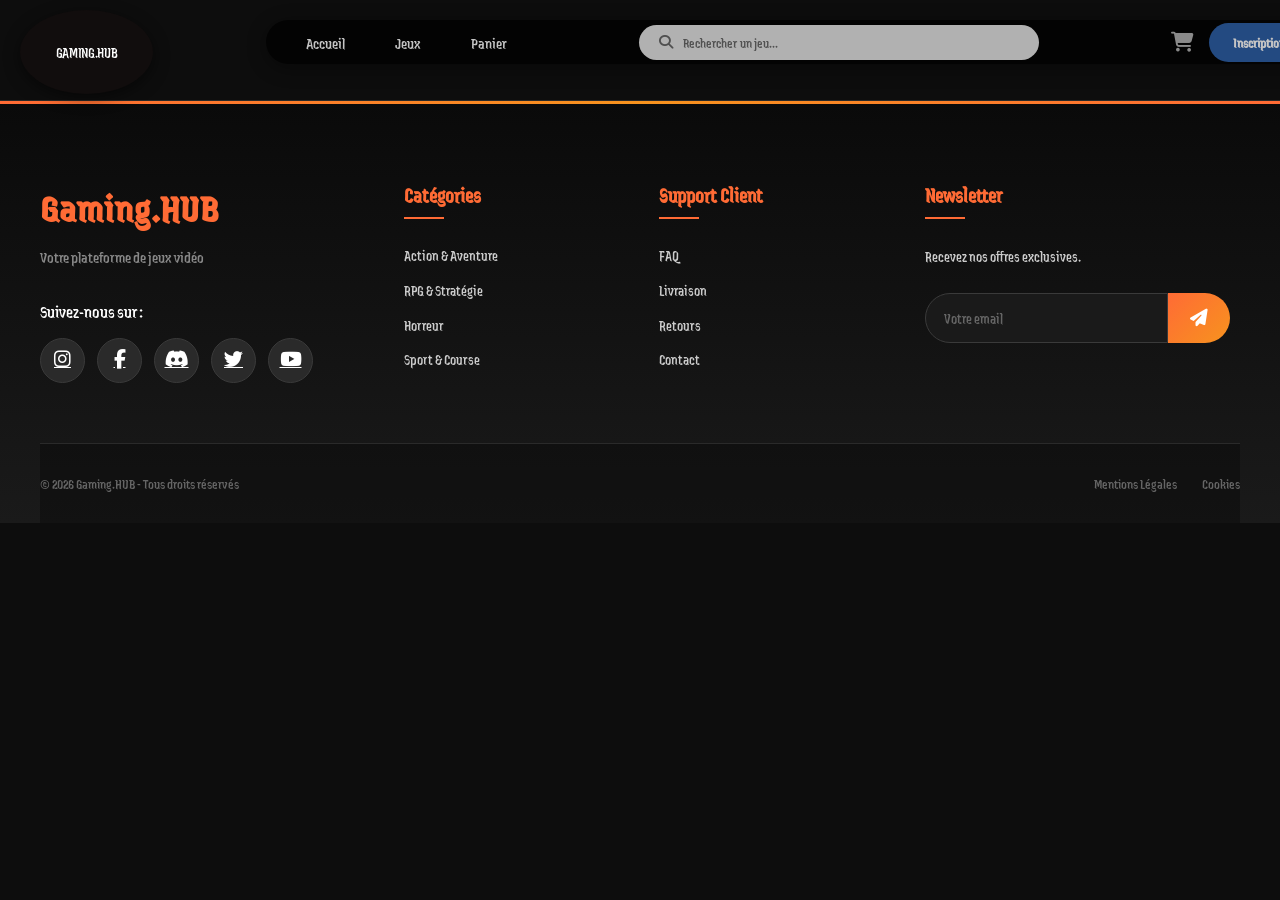
==== content/jeux.html @ 9caa6f16 "full ux design" ====
<!DOCTYPE html>
<html lang="fr">
<head>
    <meta charset="UTF-8">
    <meta name="viewport" content="width=device-width, initial-scale=1.0">
    <title>Gaming.HUB - Nos Jeux</title>
    <link rel="stylesheet" href="../style/jeux.css">
    <link href="https://fonts.googleapis.com/css2?family=Exo+2:wght@400;600;700&display=swap" rel="stylesheet">
    <link rel="stylesheet" href="https://cdnjs.cloudflare.com/ajax/libs/font-awesome/6.4.0/css/all.min.css">
    <link href="https://fonts.googleapis.com/css2?family=Jaini+Purva&family=Cinzel+Decorative&display=swap" rel="stylesheet">
</head>
<body>

    <!-- ── MOBILE TOPBAR ── -->
    <div class="mobile-topbar">
        <div class="mob-logo">Gaming.HUB</div>
        <div class="mob-icons">
            <i class="fas fa-search" id="mob-search-toggle"></i>
            <i class="fas fa-shopping-cart" onclick="window.location.href='panier.html'"></i>
            <i class="fas fa-bars" id="mob-menu-toggle"></i>
        </div>
    </div>

    <!-- ── MOBILE SEARCH BAR ── -->
    <div class="mobile-search-bar" id="mobileSearchBar">
        <i class="fas fa-search"></i>
        <input type="text" id="searchInputMobile" placeholder="Rechercher un jeu...">
    </div>

    <!-- ── MOBILE MENU DRAWER ── -->
    <div class="mob-menu-overlay" id="mobMenuOverlay"></div>
    <div class="mob-menu-drawer" id="mobMenuDrawer">
        <div class="mob-menu-header">
            <span class="mob-menu-logo">Gaming.HUB</span>
            <i class="fas fa-times" id="mob-menu-close"></i>
        </div>
        <nav class="mob-menu-nav">
            <a href="../index.html" class="mob-menu-link">
                <i class="fas fa-home"></i> Accueil
            </a>
            <a href="jeux.html" class="mob-menu-link active">
                <i class="fas fa-gamepad"></i> Jeux
            </a>
            <a href="panier.html" class="mob-menu-link">
                <i class="fas fa-shopping-bag"></i> Panier
            </a>
            <div class="mob-menu-divider"></div>
            <a href="connexion.html" class="mob-menu-link">
                <i class="fas fa-sign-in-alt"></i> Connexion
            </a>
            <a href="inscription.html" class="mob-menu-link mob-menu-link-highlight">
                <i class="fas fa-user-plus"></i> Inscription
            </a>
        </nav>
    </div>

    <!-- ── MOBILE BOTTOM BAR ── -->
    <div class="mobile-bottom-bar">
        <a href="../index.html" class="mob-tab-item">
            <i class="fas fa-home"></i>
            <span>Accueil</span>
        </a>
        <a href="jeux.html" class="mob-tab-item active">
            <i class="fas fa-gamepad"></i>
            <span>Jeux</span>
        </a>
        <a href="panier.html" class="mob-tab-item" style="position:relative">
            <i class="fas fa-shopping-bag"></i>
            <div class="mob-dot"></div>
            <span>Panier</span>
        </a>
        <a href="connexion.html" class="mob-tab-item">
            <i class="fas fa-user"></i>
            <span>Profil</span>
        </a>
    </div>

    <!-- ── DESKTOP ── -->
    <div class="logo-circle">
        <span>GAMING.HUB</span>
    </div>

    <header class="header">
        <nav class="navbar">
            <ul class="nav-links">
                <li><a href="../index.html">Accueil</a></li>
                <li><a href="jeux.html" class="active">Jeux</a></li>
                <li><a href="panier.html">Panier</a></li>
            </ul>
            <div class="search-bar">
                <i class="fas fa-search"></i>
                <input type="text" id="searchInput" placeholder="Rechercher un jeu...">
            </div>
            <div class="auth-buttons">
                <i class="fas fa-shopping-cart cart-icon"></i>
                <a href="inscription.html" class="btn-inscription">Inscription</a>
                <a href="connexion.html" class="btn-connexion">Connexion</a>
            </div>
        </nav>
    </header>

    <div class="hero-bg" id="hero-bg"></div>
    <div class="hero-overlay"></div>

    <main class="page" style="overflow: visible;">
        <div class="game-detail" id="mainContent"></div>
    </main>

    <div class="toast" id="toast"></div>

    <footer class="footer">
        <div class="container">
            <div class="footer-content">
                <div class="footer-brand">
                    <h2 class="footer-logo">Gaming.HUB</h2>
                    <p class="footer-tagline">Votre plateforme de jeux vidéo</p>
                    <div class="social-section">
                        <p class="social-text">Suivez-nous sur :</p>
                        <div class="social-links">
                            <a href="#" class="social-link"><i class="fab fa-instagram"></i></a>
                            <a href="#" class="social-link"><i class="fab fa-facebook-f"></i></a>
                            <a href="#" class="social-link"><i class="fab fa-discord"></i></a>
                            <a href="#" class="social-link"><i class="fab fa-twitter"></i></a>
                            <a href="#" class="social-link"><i class="fab fa-youtube"></i></a>
                        </div>
                    </div>
                </div>
                <div class="footer-column">
                    <h3 class="footer-title">Catégories</h3>
                    <ul class="footer-links">
                        <li><a href="#">Action & Aventure</a></li>
                        <li><a href="#">RPG & Stratégie</a></li>
                        <li><a href="#">Horreur</a></li>
                        <li><a href="#">Sport & Course</a></li>
                    </ul>
                </div>
                <div class="footer-column">
                    <h3 class="footer-title">Support Client</h3>
                    <ul class="footer-links">
                        <li><a href="#">FAQ</a></li>
                        <li><a href="#">Livraison</a></li>
                        <li><a href="#">Retours</a></li>
                        <li><a href="#">Contact</a></li>
                    </ul>
                </div>
                <div class="footer-column newsletter-column">
                    <h3 class="footer-title">Newsletter</h3>
                    <p class="newsletter-text">Recevez nos offres exclusives.</p>
                    <form class="newsletter-form" onsubmit="event.preventDefault(); alert('Merci !');">
                        <div class="input-group">
                            <input type="email" placeholder="Votre email" required class="newsletter-input">
                            <button type="submit" class="newsletter-btn"><i class="fas fa-paper-plane"></i></button>
                        </div>
                    </form>
                </div>
            </div>
            <div class="footer-bottom">
                <div class="footer-bottom-content">
                    <p>&copy; 2026 Gaming.HUB - Tous droits réservés</p>
                    <div class="footer-legal">
                        <a href="#">Mentions Légales</a>
                        <a href="#">Cookies</a>
                    </div>
                </div>
            </div>
        </div>
    </footer>

    <script src="../javascript/jeux.js"></script>
    <script src="../javascript/panier.js"></script>

    <script>
        const mobSearch = document.getElementById('searchInputMobile');
        const deskSearch = document.getElementById('searchInput');
        if (mobSearch && deskSearch) {
            mobSearch.addEventListener('input', (e) => {
                deskSearch.value = e.target.value;
                deskSearch.dispatchEvent(new Event('input'));
            });
        }

        const searchToggle = document.getElementById('mob-search-toggle');
        const mobileSearchBar = document.getElementById('mobileSearchBar');
        if (searchToggle && mobileSearchBar) {
            searchToggle.addEventListener('click', () => {
                mobileSearchBar.classList.toggle('mob-search-visible');
                if (mobileSearchBar.classList.contains('mob-search-visible')) {
                    document.getElementById('searchInputMobile').focus();
                }
            });
        }

        const menuToggle = document.getElementById('mob-menu-toggle');
        const menuClose  = document.getElementById('mob-menu-close');
        const drawer     = document.getElementById('mobMenuDrawer');
        const overlay    = document.getElementById('mobMenuOverlay');

        function openMenu() {
            drawer.classList.add('open');
            overlay.classList.add('open');
            document.body.style.overflow = 'hidden';
        }

        function closeMenu() {
            drawer.classList.remove('open');
            overlay.classList.remove('open');
            document.body.style.overflow = '';
        }

        if (menuToggle) menuToggle.addEventListener('click', openMenu);
        if (menuClose)  menuClose.addEventListener('click', closeMenu);
        if (overlay)    overlay.addEventListener('click', closeMenu);
    </script>
</body>
</html>
---- style/jeux.css ----
/*  RESET */
* {
    margin: 0;
    padding: 0;
    box-sizing: border-box;
}

body {
    background-color: #0d0d0d;
    color: #ffffff;
    font-family: 'Inter', sans-serif;
    overflow-x: hidden;
}

.logo-circle {
    position: fixed;
    top: 10px;
    left: 20px;
    width: 133px;
    height: 84px;
    background-color: #110D0D;
    opacity: 1;
    border-radius: 50%;
    display: flex;
    align-items: center;
    justify-content: center;
    z-index: 1001;
    box-shadow: 0 4px 15px rgba(0, 0, 0, 0.5);
    padding: 5px;
    font-family: 'Jaini Purva', cursive;
}

.logo-circle span {
    font-family: 'Jaini Purva', cursive;
    font-size: 15px;
    font-weight: 400;
    color: #ffffff;
    text-align: center;
    line-height: 1.2;
    letter-spacing: -0.3px;
    word-wrap: break-word;
}

/* HEADER */
.header {
    position: fixed;
    top: 20px;
    left: calc(20px + 133px + 113px);
    z-index: 1000;
    width: 1199px;
    max-width: calc(100% - 20px - 133px - 113px - 20px);
    font-family: 'Jaini Purva', cursive;
}

.navbar {
    display: flex;
    justify-content: space-between;
    align-items: center;
    background-color: #000000;
    opacity: 0.76;
    border-radius: 37px;
    width: 1199px;
    height: 44px;
    padding: 0 40px;
    gap: 30px;
    box-shadow: 0 4px 20px rgba(0, 0, 0, 0.5);
    font-family: 'Jaini Purva', cursive;
}

.nav-links {
    display: flex;
    list-style: none;
    gap: 50px;
    font-family: 'Jaini Purva', cursive;
}

.nav-links a {
    font-family: 'Jaini Purva', cursive;
    color: #ffffff;
    text-decoration: none;
    font-weight: 400;
    font-size: 16px;
    transition: color 0.3s;
}

.nav-links a:hover {
    color: #ff6b35;
}

.search-bar {
    display: flex;
    align-items: center;
    background: rgba(255, 255, 255, 0.9);
    border-radius: 25px;
    padding: 8px 20px;
    flex: 1;
    max-width: 400px;
    font-family: 'Jaini Purva', cursive;
}

.search-bar i {
    color: #666666;
    margin-right: 10px;
    font-size: 14px;
}

.search-bar input {
    font-family: 'Jaini Purva', cursive;
    border: none;
    background: transparent;
    color: #0a0a0a;
    font-size: 14px;
    width: 100%;
    outline: none;
}

.search-bar input::placeholder {
    color: #666666;
    font-family: 'Jaini Purva', cursive;
}

.auth-buttons {
    display: flex;
    align-items: center;
    gap: 15px;
    font-family: 'Jaini Purva', cursive;
}

.cart-icon {
    color: #ffffff;
    font-size: 20px;
    opacity: 0.7;
    cursor: pointer;
    transition: opacity 0.3s;
    position: relative;
}

.cart-icon:hover {
    opacity: 1;
}

.btn-inscription {
    font-family: 'Jaini Purva', cursive;
    padding: 10px 25px;
    border-radius: 25px;
    background: #0066ff;
    color: #ffffff;
    text-decoration: none;
    font-weight: 400;
    font-size: 14px;
    transition: all 0.3s;
    white-space: nowrap;
}

.btn-inscription:hover {
    background: #0055dd;
    transform: translateY(-2px);
}

.btn-connexion {
    font-family: 'Jaini Purva', cursive;
    padding: 10px 25px;
    border-radius: 25px;
    background: #ffffff;
    color: #0a0a0a;
    text-decoration: none;
    font-weight: 400;
    font-size: 14px;
    transition: all 0.3s;
    white-space: nowrap;
}

.btn-connexion:hover {
    background: #e0e0e0;
    transform: translateY(-2px);
}

.icon-btn {
    color: #fff;
    font-size: 18px;
    transition: color 0.3s;
}

.btn-inscription {
    background: #2b5ea7;
    color: white;
    padding: 10px 24px;
    border-radius: 50px;
    text-decoration: none;
    font-size: 14px;
    font-weight: 600;
    transition: background 0.3s;
}

/* HERO SECTION */
.hero-section {
    position: relative;
    width: 100%;
    height: 600px;
    margin-top: 100px;
    background-size: cover;
    background-position: center;
    z-index: 0;
}

.hero-overlay {
    position: absolute;
    top: 0;
    left: 0;
    width: 100%;
    height: 100%;
    background: linear-gradient(
        to bottom,
        rgba(0, 0, 0, 0) 0%,
        rgba(0, 0, 0, 0) 50%,
        rgba(10, 10, 20, 0.6) 100%
    );
    z-index: 0;
}

body > .hero-overlay {
    display: none !important;
}

.hero-content {
    position: relative;
    z-index: 2;
    max-width: 1400px;
    width: 100%;
    padding: 0 40px;
    margin: 0 auto;
    display: flex;
    align-items: center;
    height: 100%;
}

.hero-info {
    max-width: 600px;
}

.hero-title {
    font-family: 'Inter', sans-serif;
    font-size: 48px;
    font-weight: 700;
    margin-bottom: 15px;
    line-height: 1.1;
    text-shadow: 0 2px 12px rgba(0, 0, 0, 0.75);
}

.hero-platforms {
    display: flex;
    gap: 15px;
    margin-bottom: 20px;
    color: #e6e6e6;
    font-size: 14px;
    text-shadow: 0 1px 5px rgba(0, 0, 0, 0.8);
}

.hero-description {
    font-size: 15px;
    line-height: 1.6;
    color: #e8e8e8;
    margin-bottom: 20px;
    max-width: 450px;
    text-shadow: 0 1px 8px rgba(0, 0, 0, 0.7);
}

.hero-rating {
    display: flex;
    align-items: center;
    gap: 10px;
    margin-bottom: 25px;
}

.stars {
    color: #d4af37;
    font-size: 14px;
}

.rating-text {
    color: #888;
    font-size: 14px;
}

.hero-actions {
    display: flex;
    gap: 15px;
}

/* FILTRES */
.filters-bar {
    padding: 30px 40px;
    max-width: 1400px;
    margin: 0 auto;
    position: relative;
    z-index: 10;
}

.filters-container {
    display: flex;
    gap: 15px;
    pointer-events: auto;
}

.filter-btn {
    background: transparent;
    border: 1px solid rgba(255,255,255,0.2);
    color: #ccc;
    padding: 10px 24px;
    border-radius: 50px;
    font-size: 14px;
    cursor: pointer;
    transition: all 0.3s;
    font-family: 'Inter', sans-serif;
    position: relative;
    z-index: 10;
    pointer-events: auto;
}

.filter-btn:hover {
    border-color: #fff;
    color: #fff;
}

.filter-btn.active {
    background: #d4af37;
    border-color: #d4af37;
    color: #000;
    font-weight: 600;
}

/* SECTIONS JEUX */
.games-container {
    max-width: 1400px;
    margin: 0 auto;
    padding: 20px 40px 80px;
    position: relative;
    z-index: 5;
}

.game-section {
    margin-bottom: 60px;
}

.section-header {
    display: flex;
    justify-content: space-between;
    align-items: flex-end;
    margin-bottom: 25px;
    padding-bottom: 15px;
}

.section-title {
    font-family: 'Inter', sans-serif;
    font-size: 28px;
    font-weight: 700;
}

.view-all {
    color: #666;
    text-decoration: none;
    font-size: 14px;
    display: flex;
    align-items: center;
    gap: 8px;
    transition: color 0.3s;
}

.view-all:hover {
    color: #fff;
}

.view-all i {
    font-size: 12px;
}

/*CARTES - 5 PAR LIGNE */
.cards-container {
    display: flex;
    gap: 20px;
}

.card {
    flex: 0 0 calc(20% - 16px);
    cursor: pointer;
    transition: transform 0.3s;
}

.card:hover {
    transform: translateY(-5px);
}

.card-image {
    width: 100%;
    height: 280px;
    border-radius: 16px;
    background-size: cover;
    background-position: center top;
    box-shadow: 0 4px 15px rgba(0,0,0,0.3);
    background-color: #1a1a1a;
}

.card-info {
    padding: 12px 5px;
    text-align: center;
}

.card-title {
    font-size: 14px;
    font-weight: 600;
    margin-bottom: 5px;
    color: #eee;
}

.card-meta {
    font-size: 12px;
    color: #666;
    display: flex;
    justify-content: center;
    gap: 8px;
}

/* ─── Bouton "Ajouter" dans les cartes ─── */
.btn-add-cart-small {
    position: relative;
    background: linear-gradient(135deg, #ff6b35 0%, #f7931e 50%, #ff6b35 100%);
    color: #fff;
    border: none;
    border-radius: 50px;
    padding: 10px 22px;
    font-family: 'Jaini Purva', cursive;
    font-size: 13px;
    font-weight: 600;
    cursor: pointer;
    display: inline-flex;
    align-items: center;
    gap: 8px;
    overflow: hidden;
    transition: all 0.3s cubic-bezier(0.4, 0, 0.2, 1);
    box-shadow: 
        0 4px 15px rgba(255, 107, 53, 0.4),
        0 0 0 0 rgba(255, 107, 53, 0);
    margin-top: 12px;
    z-index: 1;
}

.btn-add-cart-small::before {
    content: '';
    position: absolute;
    inset: 0;
    background: linear-gradient(135deg, #f7931e, #ff8c5a, #f7931e);
    opacity: 0;
    transition: opacity 0.3s;
    z-index: -1;
    border-radius: inherit;
}

.btn-add-cart-small:hover {
    transform: translateY(-3px) scale(1.03);
    box-shadow: 
        0 8px 25px rgba(255, 107, 53, 0.6),
        0 0 20px 4px rgba(255, 107, 53, 0.3);
}

.btn-add-cart-small:hover::before {
    opacity: 1;
}

.btn-add-cart-small i {
    transition: transform 0.3s ease;
}

.btn-add-cart-small:hover i {
    transform: rotate(15deg) scale(1.1);
}

.btn-add-cart-small:active {
    transform: translateY(-1px) scale(0.98);
    box-shadow: 0 4px 12px rgba(255, 107, 53, 0.5);
}

.btn-add-cart-small::after {
    content: '✨';
    position: absolute;
    right: -20px;
    top: 50%;
    transform: translateY(-50%);
    font-size: 14px;
    opacity: 0;
    transition: all 0.3s ease;
    pointer-events: none;
}

.btn-add-cart-small:hover::after {
    right: 12px;
    opacity: 1;
    animation: sparkle 0.6s ease-in-out;
}

@keyframes sparkle {
    0%, 100% { transform: translateY(-50%) scale(0.8); opacity: 0; }
    50% { transform: translateY(-50%) scale(1.2); opacity: 1; }
}

/* ─── Bouton "Ajouter au panier" dans Hero ─── */
.btn-panier {
    position: relative;
    background: linear-gradient(135deg, #d37c38 0%, #e6954a 50%, #d37c38 100%);
    color: #fff;
    border: 2px solid rgba(255,255,255,0.2);
    border-radius: 50px;
    padding: 14px 36px;
    font-family: 'Jaini Purva', cursive;
    font-size: 15px;
    font-weight: 700;
    cursor: pointer;
    display: inline-flex;
    align-items: center;
    gap: 10px;
    overflow: hidden;
    transition: all 0.4s cubic-bezier(0.4, 0, 0.2, 1);
    box-shadow: 
        0 6px 20px rgba(211, 124, 56, 0.5),
        0 0 0 0 rgba(211, 124, 56, 0);
    text-shadow: 0 1px 2px rgba(0,0,0,0.3);
}

.btn-panier::before {
    content: '';
    position: absolute;
    inset: -2px;
    background: linear-gradient(135deg, #e6954a, #ffaa66, #e6954a);
    opacity: 0;
    transition: opacity 0.4s;
    z-index: -1;
    border-radius: inherit;
    filter: blur(8px);
}

.btn-panier:hover {
    transform: translateY(-4px) scale(1.02);
    border-color: rgba(255,255,255,0.5);
    box-shadow: 
        0 12px 35px rgba(211, 124, 56, 0.7),
        0 0 30px 6px rgba(211, 124, 56, 0.4);
}

.btn-panier:hover::before {
    opacity: 1;
}

.btn-panier i {
    transition: transform 0.3s ease;
}

.btn-panier:hover i {
    transform: rotate(-10deg) scale(1.15);
}

.btn-panier:active {
    transform: translateY(-1px) scale(0.99);
}

/* ─── Bouton "+" (plus d'infos) ─── */
.btn-plus {
    width: 48px;
    height: 48px;
    border-radius: 50%;
    border: 2px solid rgba(255,255,255,0.4);
    background: rgba(255,255,255,0.08);
    color: #fff;
    font-size: 20px;
    cursor: pointer;
    display: flex;
    align-items: center;
    justify-content: center;
    transition: all 0.3s ease;
    backdrop-filter: blur(10px);
    position: relative;
    overflow: hidden;
}

.btn-plus::before {
    content: '';
    position: absolute;
    inset: 0;
    background: linear-gradient(135deg, rgba(255,107,53,0.3), rgba(247,147,30,0.3));
    opacity: 0;
    transition: opacity 0.3s;
}

.btn-plus:hover {
    border-color: #ff6b35;
    background: rgba(255,107,53,0.15);
    transform: rotate(90deg) scale(1.1);
    box-shadow: 
        0 0 0 4px rgba(255,107,53,0.2),
        0 8px 25px rgba(255,107,53,0.4);
}

.btn-plus:hover::before {
    opacity: 1;
}

.btn-plus:active {
    transform: rotate(90deg) scale(0.95);
}

/* ─── Ripple ─── */
.btn-add-cart-small,
.btn-panier,
.btn-plus {
    position: relative;
    overflow: hidden;
}

.btn-add-cart-small .ripple,
.btn-panier .ripple,
.btn-plus .ripple {
    position: absolute;
    border-radius: 50%;
    background: rgba(255,255,255,0.6);
    transform: scale(0);
    animation: ripple-effect 0.6s ease-out;
    pointer-events: none;
}

@keyframes ripple-effect {
    to {
        transform: scale(4);
        opacity: 0;
    }
}

@keyframes buttonFadeIn {
    from { opacity: 0; transform: translateY(15px); }
    to { opacity: 1; transform: translateY(0); }
}

.card:hover .btn-add-cart-small {
    animation: buttonFadeIn 0.4s ease forwards;
}

/* RESPONSIVE 1200px */
@media (max-width: 1200px) {
    .header {
        left: 20px;
        width: calc(100% - 40px);
    }
    .navbar {
        width: 100%;
    }
    .nav-links {
        gap: 30px;
    }
    .card {
        flex: 0 0 calc(33.333% - 14px);
    }
    .cards-container {
        flex-wrap: wrap;
    }
}

/* HERO TAGLINE */
.hero-tagline {
    color: #4ade80;
    font-size: 13px;
    font-weight: 500;
    margin-bottom: 12px;
    line-height: 1.4;
}

.hero-tagline span {
    color: #4ade80;
    font-weight: 600;
}

.hero-section + .filters-bar {
    margin-top: -20px;
}

.game-section + .hero-section {
    margin-top: 40px;
}

.hero-section + .game-section {
    margin-top: 20px;
}

/* FOOTER */
.footer {
    background: linear-gradient(180deg, #0a0a0a 0%, #1a1a1a 100%);
    border-top: 1px solid #2a2a2a;
    padding: 80px 0 0 0;
    font-family: 'Jaini Purva', cursive;
    position: relative;
    margin-top: 100px;
}

.footer::before {
    content: '';
    position: absolute;
    top: 0;
    left: 0;
    right: 0;
    height: 3px;
    background: linear-gradient(90deg, #ff6b35, #f7931e, #ff6b35);
}

.container {
    max-width: 1400px;
    margin: 0 auto;
    padding: 0 40px;
}

.footer-content {
    display: grid;
    grid-template-columns: 1.5fr 1fr 1fr 1.5fr;
    gap: 60px;
    padding-bottom: 60px;
    border-bottom: 1px solid #2a2a2a;
}

.footer-brand {
    padding-right: 20px;
}

.footer-logo {
    font-family: 'Jaini Purva', cursive;
    font-size: 2.5rem;
    color: #ff6b35;
    margin-bottom: 10px;
    font-weight: 700;
    letter-spacing: 1px;
}

.footer-tagline {
    font-family: 'Jaini Purva', cursive;
    color: #888888;
    font-size: 1rem;
    margin-bottom: 30px;
    line-height: 1.6;
}

.social-section {
    margin-top: 30px;
}

.social-text {
    font-family: 'Jaini Purva', cursive;
    color: #ffffff;
    font-size: 1.1rem;
    margin-bottom: 15px;
    font-weight: 400;
}

.social-links {
    display: flex;
    gap: 12px;
}

.social-link {
    width: 45px;
    height: 45px;
    border-radius: 50%;
    background-color: #2a2a2a;
    display: flex;
    align-items: center;
    justify-content: center;
    color: #ffffff;
    font-size: 1.2rem;
    transition: all 0.3s ease;
    border: 1px solid #3a3a3a;
}

.social-link:hover {
    background-color: #ff6b35;
    border-color: #ff6b35;
    transform: translateY(-3px);
    box-shadow: 0 5px 15px rgba(255, 107, 53, 0.4);
}

.footer-column {
    padding: 0 10px;
}

.footer-title {
    font-family: 'Jaini Purva', cursive;
    font-size: 1.3rem;
    color: #ff6b35;
    margin-bottom: 25px;
    font-weight: 600;
    position: relative;
    padding-bottom: 10px;
}

.footer-title::after {
    content: '';
    position: absolute;
    bottom: 0;
    left: 0;
    width: 40px;
    height: 2px;
    background-color: #ff6b35;
}

.footer-links {
    list-style: none;
    padding: 0;
    margin: 0;
}

.footer-links li {
    margin-bottom: 12px;
}

.footer-links a {
    font-family: 'Jaini Purva', cursive;
    color: #cccccc;
    text-decoration: none;
    font-size: 0.95rem;
    transition: all 0.3s ease;
    display: inline-block;
    line-height: 1.5;
}

.footer-links a:hover {
    color: #ff6b35;
    transform: translateX(5px);
}

.contact-info {
    display: flex;
    flex-direction: column;
    gap: 18px;
}

.contact-item {
    display: flex;
    align-items: flex-start;
    gap: 12px;
}

.contact-item i {
    color: #ff6b35;
    font-size: 1.1rem;
    margin-top: 3px;
    width: 20px;
}

.contact-item a,
.contact-item p {
    font-family: 'Jaini Purva', cursive;
    color: #cccccc;
    text-decoration: none;
    font-size: 0.95rem;
    transition: color 0.3s ease;
    margin: 0;
    line-height: 1.4;
}

.contact-item a:hover {
    color: #ff6b35;
}

.contact-label {
    color: #888888 !important;
    font-size: 0.85rem !important;
    margin-bottom: 2px !important;
}

.newsletter-column {
    padding-left: 20px;
}

.newsletter-text {
    font-family: 'Jaini Purva', cursive;
    color: #cccccc;
    font-size: 0.95rem;
    line-height: 1.6;
    margin-bottom: 25px;
}

.newsletter-form {
    margin-bottom: 30px;
}

.input-group {
    display: flex;
    gap: 0;
    margin-bottom: 10px;
}

.newsletter-input {
    flex: 1;
    padding: 14px 18px;
    border: 1px solid #3a3a3a;
    border-radius: 30px 0 0 30px;
    background-color: #1a1a1a;
    color: #ffffff;
    font-family: 'Jaini Purva', cursive;
    font-size: 0.95rem;
    outline: none;
    transition: all 0.3s ease;
}

.newsletter-input:focus {
    border-color: #ff6b35;
    background-color: #2a2a2a;
}

.newsletter-input::placeholder {
    color: #666666;
}

.newsletter-btn {
    padding: 14px 22px;
    background: linear-gradient(135deg, #ff6b35 0%, #f7931e 100%);
    border: none;
    border-radius: 0 30px 30px 0;
    color: #ffffff;
    cursor: pointer;
    transition: all 0.3s ease;
    font-size: 1.1rem;
}

.newsletter-btn:hover {
    transform: scale(1.05);
    box-shadow: 0 5px 15px rgba(255, 107, 53, 0.4);
}

.newsletter-privacy {
    font-family: 'Jaini Purva', cursive;
    color: #666666;
    font-size: 0.8rem;
    margin: 0;
    display: flex;
    align-items: center;
    gap: 6px;
}

.newsletter-privacy i {
    color: #4CAF50;
}

.payment-methods {
    margin-top: 30px;
}

.payment-title {
    font-family: 'Jaini Purva', cursive;
    color: #888888;
    font-size: 0.9rem;
    margin-bottom: 15px;
}

.payment-icons {
    display: flex;
    gap: 12px;
    font-size: 2rem;
}

.payment-icons i {
    color: #cccccc;
    transition: all 0.3s ease;
}

.payment-icons i:hover {
    color: #ff6b35;
    transform: translateY(-2px);
}

.footer-bottom {
    padding: 30px 0;
    background-color: rgba(0, 0, 0, 0.3);
}

.footer-bottom-content {
    display: flex;
    justify-content: space-between;
    align-items: center;
    flex-wrap: wrap;
    gap: 20px;
}

.footer-bottom p {
    font-family: 'Jaini Purva', cursive;
    color: #666666;
    font-size: 0.9rem;
    margin: 0;
}

.footer-legal {
    display: flex;
    gap: 25px;
}

.footer-legal a {
    font-family: 'Jaini Purva', cursive;
    color: #666666;
    text-decoration: none;
    font-size: 0.9rem;
    transition: color 0.3s ease;
}

.footer-legal a:hover {
    color: #ff6b35;
}

@media (max-width: 1200px) {
    .footer-content {
        grid-template-columns: 1fr 1fr;
        gap: 40px;
    }
    .footer-brand {
        grid-column: 1 / -1;
    }
}

@keyframes fadeInUp {
    from { opacity: 0; transform: translateY(20px); }
    to { opacity: 1; transform: translateY(0); }
}

.footer-column {
    animation: fadeInUp 0.6s ease forwards;
}

.footer-column:nth-child(1) { animation-delay: 0.1s; }
.footer-column:nth-child(2) { animation-delay: 0.2s; }
.footer-column:nth-child(3) { animation-delay: 0.3s; }
.footer-column:nth-child(4) { animation-delay: 0.4s; }


/* ════════════════════════════════════════════
   ÉLÉMENTS MOBILE — cachés sur desktop
   ════════════════════════════════════════════ */
.mobile-topbar,
.mobile-search-bar,
.mobile-bottom-bar,
.mob-menu-drawer,
.mob-menu-overlay {
    display: none;
}


/* ════════════════════════════════════════════
   MOBILE ≤ 768px — ne touche pas au desktop
   ════════════════════════════════════════════ */
@media (max-width: 768px) {

    /* ── Cacher les éléments desktop ── */
    .logo-circle,
    .header,
    .nav-links,
    .search-bar,
    .auth-buttons { display: none !important; }

    body {
        padding-top: 54px;
        padding-bottom: 80px;
        overflow-x: hidden;
    }

    /* ════ TOPBAR ════ */
    .mobile-topbar {
        display: flex;
        align-items: center;
        justify-content: space-between;
        position: fixed;
        top: 0; left: 0; right: 0;
        z-index: 1000;
        height: 54px;
        padding: 0 16px;
        background: rgba(10,10,10,0.97);
        backdrop-filter: blur(14px);
        border-bottom: 1px solid #1e1e1e;
    }

    .mobile-topbar .mob-logo {
        font-family: 'Jaini Purva', cursive;
        font-size: 19px;
        font-weight: 700;
        color: #ff6b35;
        letter-spacing: 0.5px;
    }

    .mobile-topbar .mob-icons {
        display: flex;
        gap: 20px;
        align-items: center;
    }

    .mobile-topbar .mob-icons i {
        font-size: 20px;
        color: #fff;
        opacity: 0.85;
        cursor: pointer;
        transition: opacity 0.2s;
    }

    .mobile-topbar .mob-icons i:active { opacity: 0.5; }

    /* ════ SEARCH BAR ════ */
    .mobile-search-bar {
        display: flex;
        align-items: center;
        gap: 10px;
        position: fixed;
        top: 54px; left: 0; right: 0;
        z-index: 999;
        padding: 10px 14px;
        background: #111;
        border-bottom: 1px solid #1e1e1e;
        transform: translateY(-110%);
        transition: transform 0.3s ease;
        pointer-events: none;
    }

    .mobile-search-bar.mob-search-visible {
        transform: translateY(0);
        pointer-events: auto;
    }

    .mobile-search-bar i { color: #555; font-size: 15px; flex-shrink: 0; }

    .mobile-search-bar input {
        background: #1a1a1a;
        border: 1px solid #2a2a2a;
        border-radius: 10px;
        outline: none;
        color: #fff;
        font-size: 14px;
        font-family: 'Inter', sans-serif;
        width: 100%;
        padding: 9px 14px;
    }

    .mobile-search-bar input::placeholder { color: #555; }

    /* ════ OVERLAY ════ */
    .mob-menu-overlay {
        display: block;
        position: fixed;
        inset: 0;
        z-index: 1100;
        background: rgba(0,0,0,0.65);
        opacity: 0;
        pointer-events: none;
        transition: opacity 0.3s ease;
    }

    .mob-menu-overlay.open {
        opacity: 1;
        pointer-events: auto;
    }

    /* ════ DRAWER ════ */
    .mob-menu-drawer {
        display: flex;
        flex-direction: column;
        position: fixed;
        top: 0; right: 0;
        width: 78vw;
        max-width: 300px;
        height: 100%;
        z-index: 1200;
        background: #0f0f0f;
        border-left: 1px solid #2a2a2a;
        transform: translateX(100%);
        transition: transform 0.35s cubic-bezier(0.4,0,0.2,1);
        overflow-y: auto;
    }

    .mob-menu-drawer.open { transform: translateX(0); }

    .mob-menu-header {
        display: flex;
        align-items: center;
        justify-content: space-between;
        padding: 18px 20px;
        border-bottom: 1px solid #1e1e1e;
    }

    .mob-menu-logo {
        font-family: 'Jaini Purva', cursive;
        font-size: 20px;
        color: #ff6b35;
        font-weight: 700;
    }

    .mob-menu-header i {
        font-size: 20px;
        color: #888;
        cursor: pointer;
        padding: 4px;
    }

    .mob-menu-nav {
        display: flex;
        flex-direction: column;
        padding: 16px 0;
    }

    .mob-menu-link {
        display: flex;
        align-items: center;
        gap: 14px;
        padding: 15px 24px;
        color: #ccc;
        text-decoration: none;
        font-family: 'Jaini Purva', cursive;
        font-size: 17px;
        border-left: 3px solid transparent;
        transition: all 0.2s;
    }

    .mob-menu-link i {
        width: 20px;
        font-size: 17px;
        color: #555;
        transition: color 0.2s;
    }

    .mob-menu-link:hover,
    .mob-menu-link.active {
        color: #fff;
        background: rgba(255,107,53,0.08);
        border-left-color: #ff6b35;
    }

    .mob-menu-link:hover i,
    .mob-menu-link.active i { color: #ff6b35; }
    .mob-menu-link.active { color: #ff6b35; font-weight: 600; }

    .mob-menu-divider {
        height: 1px;
        background: #1e1e1e;
        margin: 12px 20px;
    }

    .mob-menu-link-highlight {
        color: #fff;
        background: rgba(43,94,167,0.15);
        border-left-color: #2b5ea7;
    }

    .mob-menu-link-highlight i { color: #2b5ea7; }

    /* ════ HERO ════ */
    .hero-section {
        height: 300px !important;
        margin-top: 0 !important;
        padding: 0 12px;
        background-size: cover;
        background-position: center;
        overflow: hidden;
    }

    .hero-content {
        height: 300px !important;
        padding: 0 !important;
        align-items: flex-end;
    }

    .hero-info {
        max-width: 100%;
        padding: 16px;
        padding-bottom: 20px;
    }

    .hero-tagline { font-size: 10px; margin-bottom: 5px; }
    .hero-title { font-size: 22px !important; margin-bottom: 4px; line-height: 1.2; }
    .hero-platforms { font-size: 10px; gap: 8px; margin-bottom: 8px; }
    .hero-description { display: none; }
    .hero-rating { margin-bottom: 10px; }
    .stars { font-size: 11px; }
    .rating-text { font-size: 10px; }
    .hero-actions { gap: 8px; }

    .btn-panier {
        padding: 8px 16px;
        font-size: 12px;
        gap: 6px;
        border-radius: 20px;
    }

    .btn-plus {
        width: 34px;
        height: 34px;
        font-size: 15px;
    }

    /* ════ FILTRES ════ */
    .filters-bar {
        padding: 12px 12px 0;
        max-width: 100%;
        margin: 0;
        position: relative;
        z-index: 20;
    }

    .filters-container {
        display: flex;
        gap: 8px;
        overflow-x: auto;
        overflow-y: hidden;
        flex-wrap: nowrap;
        scrollbar-width: none;
        -webkit-overflow-scrolling: touch;
        touch-action: pan-x;
        padding: 4px 4px 8px 4px;
        margin: 0 -4px;
    }

    .filters-container::-webkit-scrollbar { display: none; }

    .filter-btn {
        flex: 0 0 auto;
        padding: 8px 18px;
        font-size: 13px;
        white-space: nowrap;
        border-radius: 20px;
        touch-action: manipulation;
        -webkit-tap-highlight-color: transparent;
    }

    /* ════ ESPACEMENT HERO ↔ FILTRES ↔ JEUX ═══ */
    
    .hero-section + .filters-bar {
        margin-top: 12px !important;
    }
    
    .filters-bar + .games-container {
        margin-top: 8px;
    }
    
    .games-container .game-section:first-child {
        margin-top: 4px;
    }

    /* ════ CONTENEUR JEUX ════ */
    .games-container {
        padding: 8px 0 24px;
        max-width: 100%;
        overflow-x: hidden;
        overflow-y: visible;
    }

    .game-section {
        margin-bottom: 24px;
        overflow-x: hidden;
        overflow-y: visible;
    }

    .section-header {
        margin-bottom: 10px;
        padding-bottom: 0;
        padding-left: 12px;
        padding-right: 12px;
    }

    .section-title { font-size: 16px; }
    .view-all { font-size: 11px; }

    /* ════ CARTES SCROLL HORIZONTAL ════ */
    .cards-container {
        display: flex !important;
        flex-direction: row !important;
        flex-wrap: nowrap !important;
        gap: 10px !important;
        overflow-x: auto !important;
        overflow-y: visible !important;
        -webkit-overflow-scrolling: touch;
        touch-action: pan-x;
        scrollbar-width: none;
        -ms-overflow-style: none;
        padding: 4px 12px 16px 12px;
        margin: 0 -12px;
        width: 100%;
        box-sizing: border-box;
    }

    .cards-container::-webkit-scrollbar { display: none; }

    .card {
        flex: 0 0 115px !important;
        min-width: 115px !important;
        max-width: 115px !important;
        width: 115px !important;
        cursor: pointer;
        transform: none !important;
    }

    .card:hover { transform: none !important; }

    .card-image {
        width: 115px !important;
        height: 158px !important;
        border-radius: 12px;
        background-size: cover;
        background-position: center top;
        flex-shrink: 0;
    }

    .card-info { padding: 8px 2px; text-align: center; }
    .card-title { font-size: 11px; }
    .card-meta { font-size: 10px; flex-direction: column; gap: 1px; }

    .btn-add-cart-small {
        padding: 6px 10px;
        font-size: 10px;
        gap: 4px;
        margin-top: 6px;
        border-radius: 16px;
        width: 100%;
        justify-content: center;
        touch-action: manipulation;
        -webkit-tap-highlight-color: transparent;
    }

    /* ════ BOTTOM BAR ════ */
    .mobile-bottom-bar {
        display: flex;
        justify-content: space-around;
        align-items: center;
        position: fixed;
        bottom: 0; left: 0; right: 0;
        z-index: 1000;
        height: 60px;
        padding-bottom: env(safe-area-inset-bottom);
        background: #0a0a0a;
        border-top: 1px solid #1e1e1e;
    }

    .mob-tab-item {
        display: flex;
        flex-direction: column;
        align-items: center;
        gap: 3px;
        cursor: pointer;
        position: relative;
        text-decoration: none;
    }

    .mob-tab-item i {
        font-size: 20px;
        color: #3a3a3a;
        transition: color 0.2s;
    }

    .mob-tab-item.active i { color: #ff6b35; }

    .mob-tab-item span {
        font-size: 9px;
        color: #3a3a3a;
        font-family: 'Inter', sans-serif;
    }

    .mob-tab-item.active span { color: #ff6b35; }

    .mob-dot {
        position: absolute;
        top: 0; right: 10px;
        width: 7px; height: 7px;
        background: #ff6b35;
        border-radius: 50%;
        border: 1.5px solid #0a0a0a;
    }

    #toast-jeux {
        bottom: 75px !important;
        right: 14px !important;
        left: 14px !important;
        width: auto !important;
    }

    /* ════════════════════════════════════════════════════════
       FOOTER MOBILE — ORGANISATION PROFESSIONNELLE
       ════════════════════════════════════════════════════════ */
    .footer {
        padding: 28px 0 0;
        margin-top: 20px;
        position: relative;
        z-index: 10;
        width: 100%;
        overflow: visible;
    }

    .container {
        padding: 0 20px;
        width: 100%;
        box-sizing: border-box;
    }

    .footer-content {
        grid-template-columns: 1fr;
        gap: 32px;
        padding-bottom: 28px;
        border-bottom: 1px solid #2a2a2a;
    }

    .footer-brand,
    .footer-column,
    .newsletter-column {
        padding: 0;
        text-align: left;
    }

    .footer-logo {
        font-size: 1.9rem !important;
        margin-bottom: 6px;
    }

    .footer-tagline {
        font-size: 0.9rem !important;
        margin-bottom: 18px;
        color: #aaa;
    }

    .social-section {
        margin-top: 0;
    }

    .social-text {
        font-size: 0.95rem !important;
        margin-bottom: 10px;
        color: #ddd;
    }

    .social-links {
        gap: 10px;
        justify-content: flex-start;
    }

    .social-link {
        width: 40px;
        height: 40px;
        font-size: 1.1rem;
    }

    .footer-title {
        font-size: 1.05rem !important;
        margin-bottom: 16px;
        padding-bottom: 8px;
    }

    .footer-title::after {
        left: 0;
        transform: none;
        width: 28px;
        height: 2px;
    }

    .footer-links {
        display: flex;
        flex-direction: column;
        gap: 8px;
    }

    .footer-links a {
        font-size: 0.95rem !important;
        color: #b0b0b0;
        padding: 4px 0;
        display: block;
    }

    .footer-links a:hover {
        transform: translateX(4px);
        color: #ff6b35;
    }

    .contact-info {
        align-items: flex-start;
        gap: 12px;
    }

    .newsletter-text {
        font-size: 0.95rem !important;
        margin-bottom: 14px;
        color: #b0b0b0;
    }

    .newsletter-form {
        margin-bottom: 0;
    }

    .input-group {
        flex-direction: column;
        gap: 10px;
    }

    .newsletter-input {
        border-radius: 10px;
        margin-bottom: 0;
        padding: 12px 14px;
        font-size: 0.95rem;
        width: 100%;
    }

    .newsletter-btn {
        border-radius: 10px;
        padding: 12px;
        width: 100%;
        font-size: 1rem;
    }

    .newsletter-privacy {
        margin-top: 10px;
        font-size: 0.8rem !important;
        justify-content: flex-start;
    }

    .payment-methods {
        margin-top: 20px;
    }

    .payment-title {
        font-size: 0.85rem;
        margin-bottom: 8px;
        color: #999;
    }

    .payment-icons {
        justify-content: flex-start;
        gap: 14px;
        font-size: 1.5rem;
    }

    /* Bas de page mobile */
    .footer-bottom {
        padding: 18px 0 90px; /* Espace sécurisé au-dessus de la bottom bar */
    }

    .footer-bottom-content {
        flex-direction: column;
        align-items: center;
        gap: 10px;
        text-align: center;
    }

    .footer-bottom p {
        font-size: 0.85rem !important;
        color: #888;
    }

    .footer-legal {
        flex-direction: row;
        flex-wrap: wrap;
        justify-content: center;
        gap: 14px;
    }

    .footer-legal a {
        font-size: 0.85rem !important;
        color: #999;
    }
}
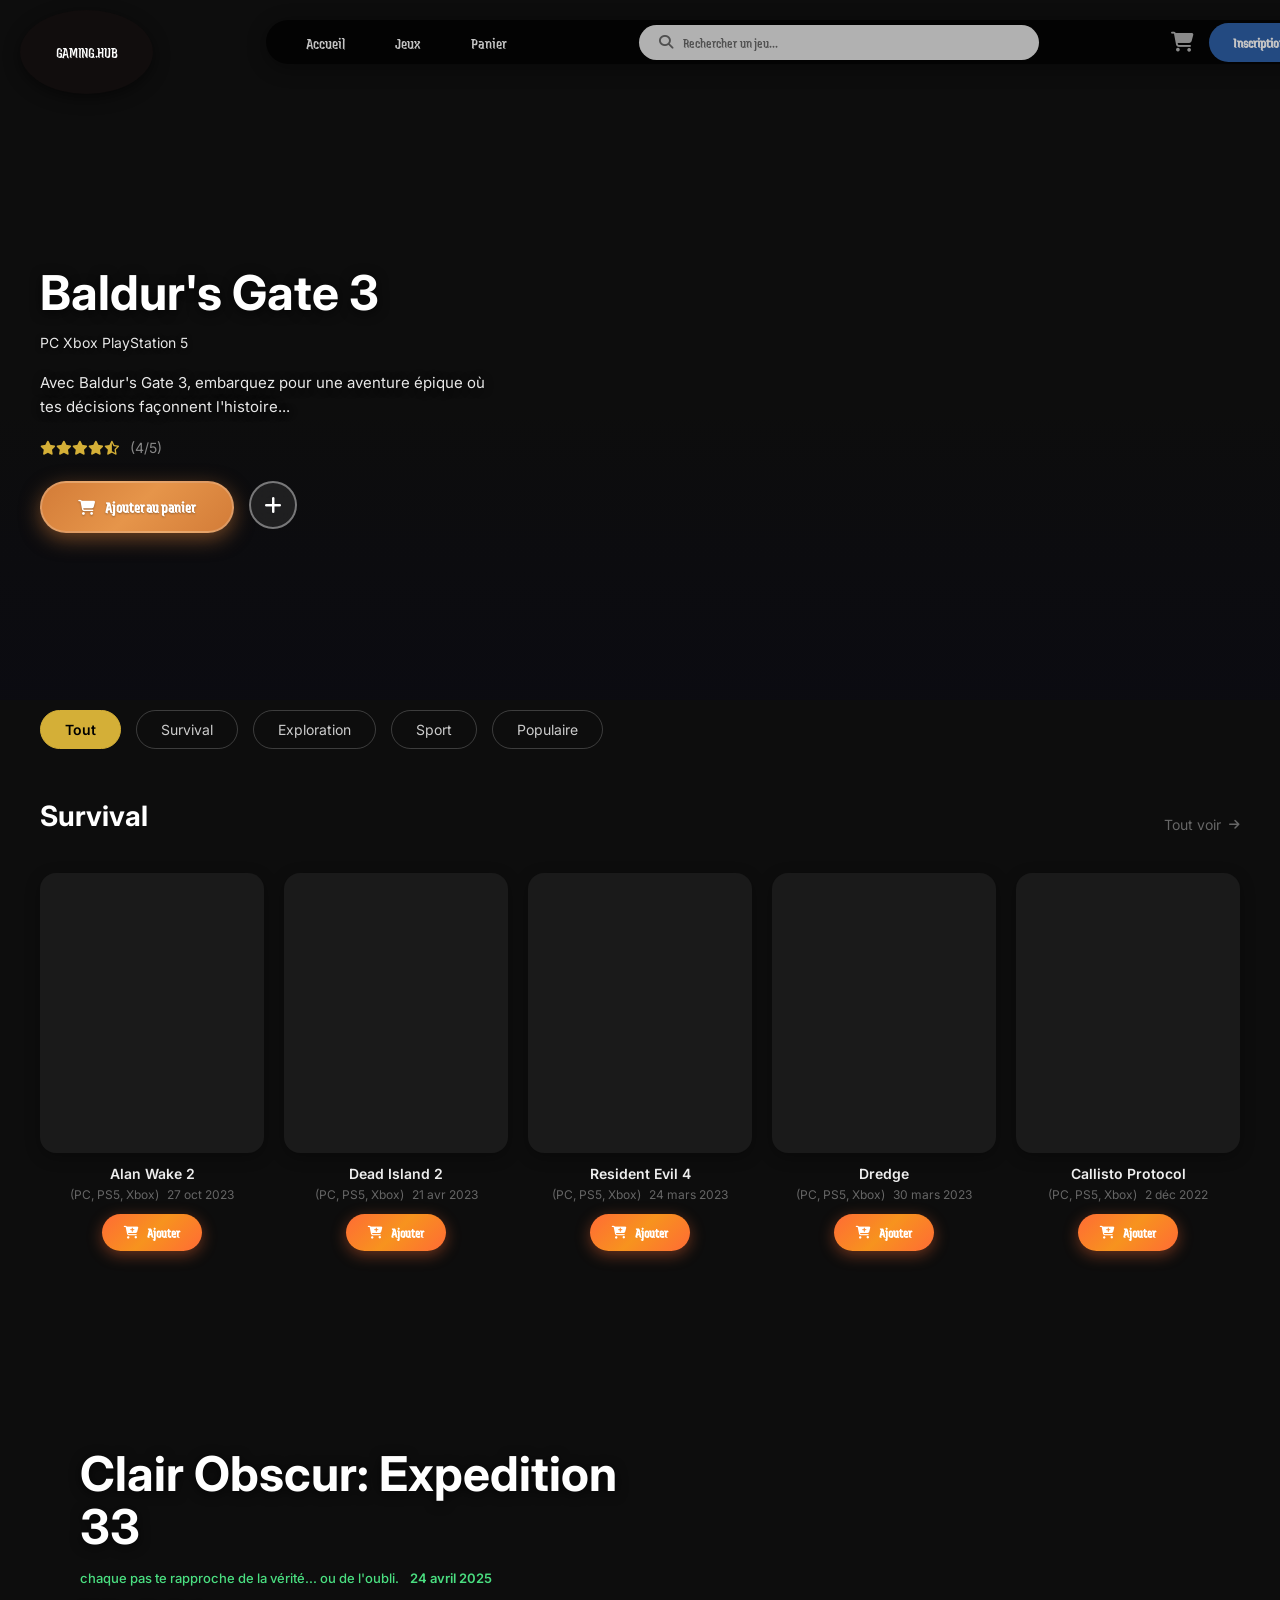
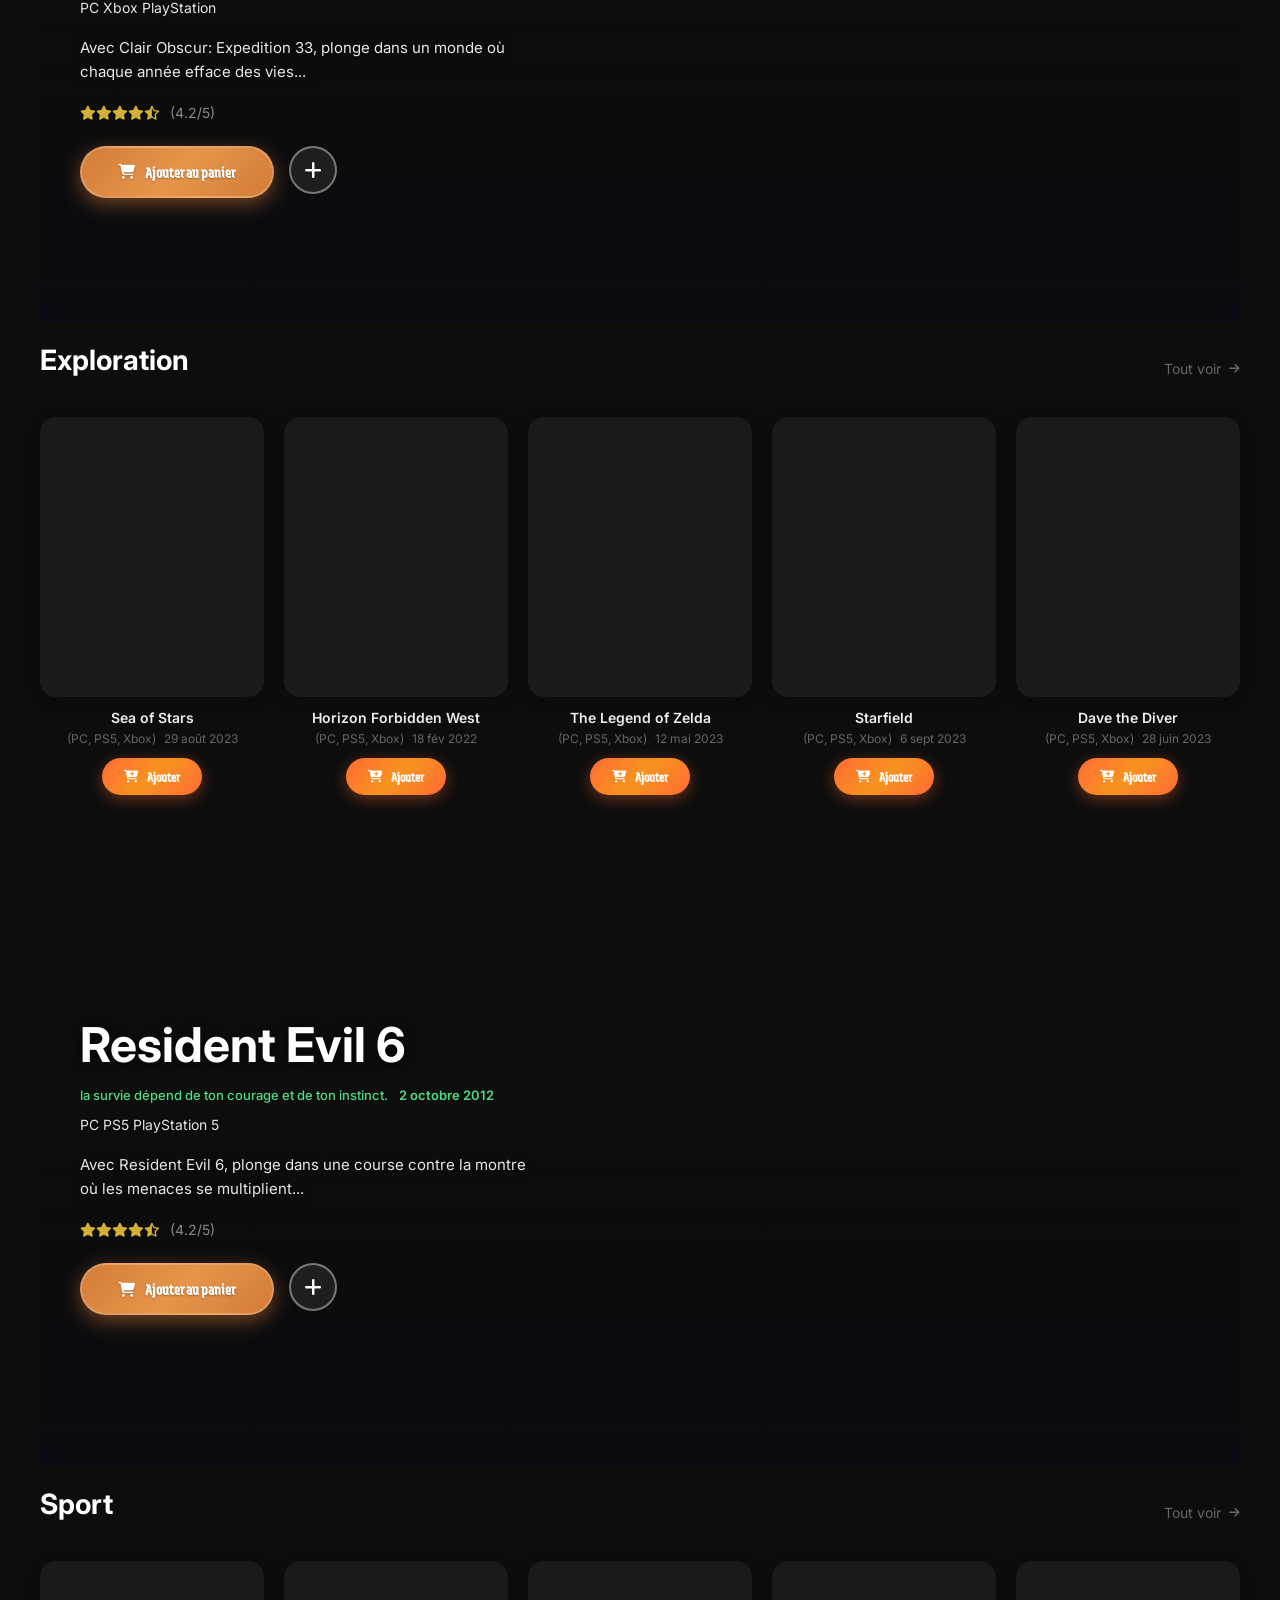
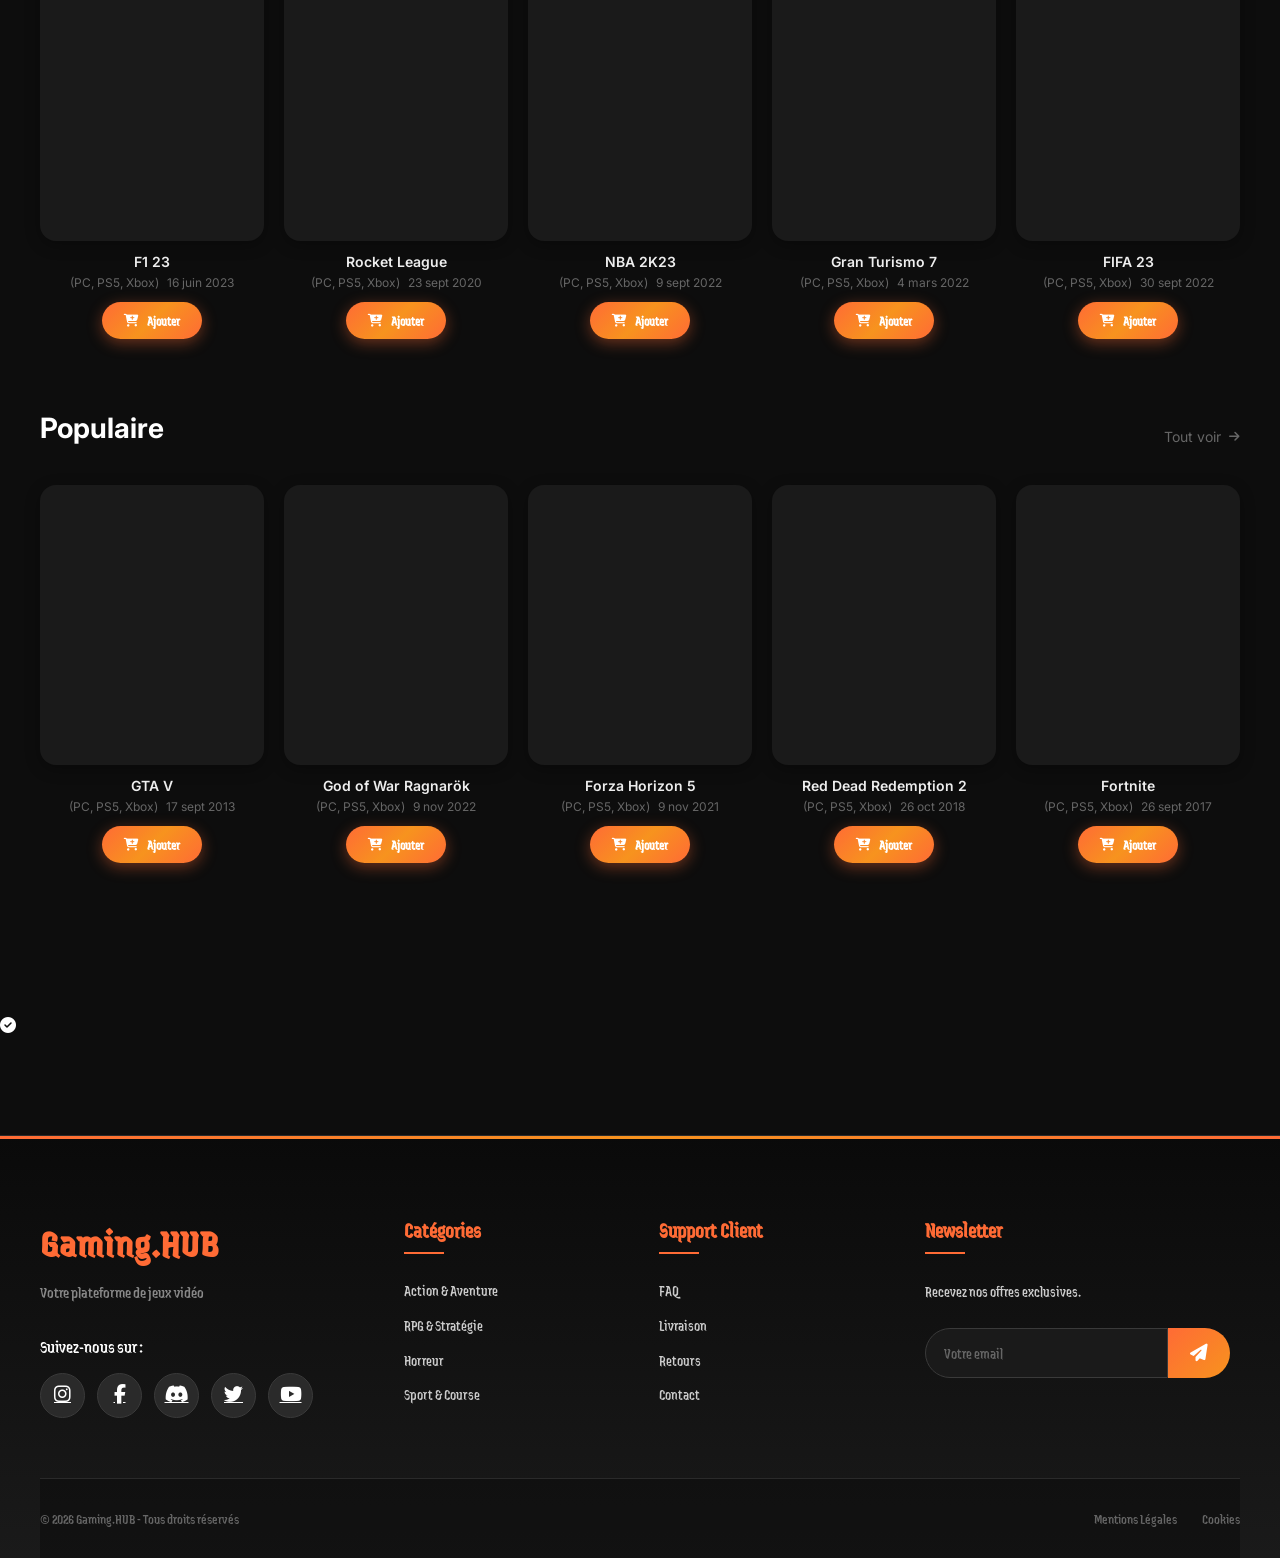
==== commit 92c81822: "FULL UI design" ====
--- a/content/jeux.html
+++ b/content/jeux.html
@@ -4,14 +4,18 @@
     <meta charset="UTF-8">
     <meta name="viewport" content="width=device-width, initial-scale=1.0">
     <title>Gaming.HUB - Nos Jeux</title>
+    
+
     <link rel="stylesheet" href="../style/jeux.css">
-    <link href="https://fonts.googleapis.com/css2?family=Exo+2:wght@400;600;700&display=swap" rel="stylesheet">
     <link rel="stylesheet" href="https://cdnjs.cloudflare.com/ajax/libs/font-awesome/6.4.0/css/all.min.css">
-    <link href="https://fonts.googleapis.com/css2?family=Jaini+Purva&family=Cinzel+Decorative&display=swap" rel="stylesheet">
+    <link href="https://fonts.googleapis.com/css2?family=Inter:wght@400;600;700&display=swap" rel="stylesheet">
+    <link href="https://fonts.googleapis.com/css2?family=Jaini+Purva&display=swap" rel="stylesheet">
 </head>
 <body>
 
-    <!-- ── MOBILE TOPBAR ── -->
+    <!-- ════════════════════════════════════════════
+         ÉLÉMENTS MOBILE
+         ════════════════════════════════════════════ -->
     <div class="mobile-topbar">
         <div class="mob-logo">Gaming.HUB</div>
         <div class="mob-icons">
@@ -21,13 +25,11 @@
         </div>
     </div>
 
-    <!-- ── MOBILE SEARCH BAR ── -->
     <div class="mobile-search-bar" id="mobileSearchBar">
         <i class="fas fa-search"></i>
         <input type="text" id="searchInputMobile" placeholder="Rechercher un jeu...">
     </div>
 
-    <!-- ── MOBILE MENU DRAWER ── -->
     <div class="mob-menu-overlay" id="mobMenuOverlay"></div>
     <div class="mob-menu-drawer" id="mobMenuDrawer">
         <div class="mob-menu-header">
@@ -35,26 +37,15 @@
             <i class="fas fa-times" id="mob-menu-close"></i>
         </div>
         <nav class="mob-menu-nav">
-            <a href="../index.html" class="mob-menu-link">
-                <i class="fas fa-home"></i> Accueil
-            </a>
-            <a href="jeux.html" class="mob-menu-link active">
-                <i class="fas fa-gamepad"></i> Jeux
-            </a>
-            <a href="panier.html" class="mob-menu-link">
-                <i class="fas fa-shopping-bag"></i> Panier
-            </a>
+            <a href="../index.html" class="mob-menu-link"><i class="fas fa-home"></i> Accueil</a>
+            <a href="jeux.html" class="mob-menu-link active"><i class="fas fa-gamepad"></i> Jeux</a>
+            <a href="panier.html" class="mob-menu-link"><i class="fas fa-shopping-bag"></i> Panier</a>
             <div class="mob-menu-divider"></div>
-            <a href="connexion.html" class="mob-menu-link">
-                <i class="fas fa-sign-in-alt"></i> Connexion
-            </a>
-            <a href="inscription.html" class="mob-menu-link mob-menu-link-highlight">
-                <i class="fas fa-user-plus"></i> Inscription
-            </a>
+            <a href="connexion.html" class="mob-menu-link"><i class="fas fa-sign-in-alt"></i> Connexion</a>
+            <a href="inscription.html" class="mob-menu-link mob-menu-link-highlight"><i class="fas fa-user-plus"></i> Inscription</a>
         </nav>
     </div>
 
-    <!-- ── MOBILE BOTTOM BAR ── -->
     <div class="mobile-bottom-bar">
         <a href="../index.html" class="mob-tab-item">
             <i class="fas fa-home"></i>
@@ -75,7 +66,7 @@
         </a>
     </div>
 
-    <!-- ── DESKTOP ── -->
+   
     <div class="logo-circle">
         <span>GAMING.HUB</span>
     </div>
@@ -99,15 +90,48 @@
         </nav>
     </header>
 
-    <div class="hero-bg" id="hero-bg"></div>
-    <div class="hero-overlay"></div>
-
+  
     <main class="page" style="overflow: visible;">
         <div class="game-detail" id="mainContent"></div>
     </main>
 
-    <div class="toast" id="toast"></div>
-
+  
+    <div class="modal-overlay" id="gameModal">
+        <div class="modal-content">
+            <button class="modal-close" id="modalClose">&times;</button>
+            <div class="modal-body">
+                <div class="modal-video-container" id="modalGameVideo">
+                   
+                </div>
+                <div class="modal-info">
+                    <h2 class="modal-title" id="modalGameTitle"></h2>
+                    <p class="modal-description" id="modalGameDescription"></p>
+                    <div class="modal-meta">
+                        <div class="modal-platforms">
+                            <i class="fas fa-gamepad"></i>
+                            <span id="modalGamePlatforms"></span>
+                        </div>
+                        <div class="modal-price">
+                            <span class="price-final" id="modalGamePrice"></span>
+                        </div>
+                    </div>
+                    <button class="btn-add-to-cart-modal" id="modalAddToCart">
+                        <i class="fas fa-shopping-cart"></i> Ajouter au panier
+                    </button>
+                </div>
+            </div>
+        </div>
+    </div>
+
+    <!-- TOAST NOTIFICATION -->
+    <div class="toast" id="toast-jeux">
+        <i class="fas fa-check-circle"></i>
+        <span id="toast-message"></span>
+    </div>
+
+    <!-- ════════════════════════════════════════════
+         FOOTER
+         ════════════════════════════════════════════ -->
     <footer class="footer">
         <div class="container">
             <div class="footer-content">
@@ -166,10 +190,12 @@
         </div>
     </footer>
 
+   
     <script src="../javascript/jeux.js"></script>
     <script src="../javascript/panier.js"></script>
-
+    
     <script>
+    
         const mobSearch = document.getElementById('searchInputMobile');
         const deskSearch = document.getElementById('searchInput');
         if (mobSearch && deskSearch) {
@@ -179,21 +205,23 @@
             });
         }
 
+       
         const searchToggle = document.getElementById('mob-search-toggle');
-        const mobileSearchBar = document.getElementById('mobileSearchBar');
-        if (searchToggle && mobileSearchBar) {
+        const mobileSearchBarEl = document.getElementById('mobileSearchBar');
+        if (searchToggle && mobileSearchBarEl) {
             searchToggle.addEventListener('click', () => {
-                mobileSearchBar.classList.toggle('mob-search-visible');
-                if (mobileSearchBar.classList.contains('mob-search-visible')) {
+                mobileSearchBarEl.classList.toggle('mob-search-visible');
+                if (mobileSearchBarEl.classList.contains('mob-search-visible')) {
                     document.getElementById('searchInputMobile').focus();
                 }
             });
         }
 
+        // Toggle menu mobile
         const menuToggle = document.getElementById('mob-menu-toggle');
-        const menuClose  = document.getElementById('mob-menu-close');
-        const drawer     = document.getElementById('mobMenuDrawer');
-        const overlay    = document.getElementById('mobMenuOverlay');
+        const menuClose = document.getElementById('mob-menu-close');
+        const drawer = document.getElementById('mobMenuDrawer');
+        const overlay = document.getElementById('mobMenuOverlay');
 
         function openMenu() {
             drawer.classList.add('open');
@@ -208,8 +236,13 @@
         }
 
         if (menuToggle) menuToggle.addEventListener('click', openMenu);
-        if (menuClose)  menuClose.addEventListener('click', closeMenu);
-        if (overlay)    overlay.addEventListener('click', closeMenu);
+        if (menuClose) menuClose.addEventListener('click', closeMenu);
+        if (overlay) overlay.addEventListener('click', closeMenu);
+        
+      
+        document.querySelectorAll('.mob-menu-link').forEach(link => {
+            link.addEventListener('click', closeMenu);
+        });
     </script>
 </body>
 </html>
--- a/style/jeux.css
+++ b/style/jeux.css
@@ -606,7 +606,7 @@
     transform: rotate(90deg) scale(0.95);
 }
 
-/* ─── Ripple ─── */
+
 .btn-add-cart-small,
 .btn-panier,
 .btn-plus {
@@ -641,7 +641,7 @@
     animation: buttonFadeIn 0.4s ease forwards;
 }
 
-/* RESPONSIVE 1200px */
+
 @media (max-width: 1200px) {
     .header {
         left: 20px;
@@ -661,7 +661,7 @@
     }
 }
 
-/* HERO TAGLINE */
+
 .hero-tagline {
     color: #4ade80;
     font-size: 13px;
@@ -1032,9 +1032,7 @@
 .footer-column:nth-child(4) { animation-delay: 0.4s; }
 
 
-/* ════════════════════════════════════════════
-   ÉLÉMENTS MOBILE — cachés sur desktop
-   ════════════════════════════════════════════ */
+
 .mobile-topbar,
 .mobile-search-bar,
 .mobile-bottom-bar,
@@ -1044,12 +1042,10 @@
 }
 
 
-/* ════════════════════════════════════════════
-   MOBILE ≤ 768px — ne touche pas au desktop
-   ════════════════════════════════════════════ */
+
 @media (max-width: 768px) {
 
-    /* ── Cacher les éléments desktop ── */
+    
     .logo-circle,
     .header,
     .nav-links,
@@ -1062,7 +1058,7 @@
         overflow-x: hidden;
     }
 
-    /* ════ TOPBAR ════ */
+    
     .mobile-topbar {
         display: flex;
         align-items: center;
@@ -1101,7 +1097,7 @@
 
     .mobile-topbar .mob-icons i:active { opacity: 0.5; }
 
-    /* ════ SEARCH BAR ════ */
+  
     .mobile-search-bar {
         display: flex;
         align-items: center;
@@ -1138,7 +1134,7 @@
 
     .mobile-search-bar input::placeholder { color: #555; }
 
-    /* ════ OVERLAY ════ */
+
     .mob-menu-overlay {
         display: block;
         position: fixed;
@@ -1155,7 +1151,7 @@
         pointer-events: auto;
     }
 
-    /* ════ DRAWER ════ */
+   
     .mob-menu-drawer {
         display: flex;
         flex-direction: column;
@@ -1247,7 +1243,7 @@
 
     .mob-menu-link-highlight i { color: #2b5ea7; }
 
-    /* ════ HERO ════ */
+ 
     .hero-section {
         height: 300px !important;
         margin-top: 0 !important;
@@ -1291,7 +1287,7 @@
         font-size: 15px;
     }
 
-    /* ════ FILTRES ════ */
+   
     .filters-bar {
         padding: 12px 12px 0;
         max-width: 100%;
@@ -1325,7 +1321,7 @@
         -webkit-tap-highlight-color: transparent;
     }
 
-    /* ════ ESPACEMENT HERO ↔ FILTRES ↔ JEUX ═══ */
+   
     
     .hero-section + .filters-bar {
         margin-top: 12px !important;
@@ -1339,7 +1335,7 @@
         margin-top: 4px;
     }
 
-    /* ════ CONTENEUR JEUX ════ */
+   
     .games-container {
         padding: 8px 0 24px;
         max-width: 100%;
@@ -1363,7 +1359,7 @@
     .section-title { font-size: 16px; }
     .view-all { font-size: 11px; }
 
-    /* ════ CARTES SCROLL HORIZONTAL ════ */
+   
     .cards-container {
         display: flex !important;
         flex-direction: row !important;
@@ -1419,7 +1415,7 @@
         -webkit-tap-highlight-color: transparent;
     }
 
-    /* ════ BOTTOM BAR ════ */
+   
     .mobile-bottom-bar {
         display: flex;
         justify-content: space-around;
@@ -1475,9 +1471,7 @@
         width: auto !important;
     }
 
-    /* ════════════════════════════════════════════════════════
-       FOOTER MOBILE — ORGANISATION PROFESSIONNELLE
-       ════════════════════════════════════════════════════════ */
+    /* Footer */
     .footer {
         padding: 28px 0 0;
         margin-top: 20px;
@@ -1629,7 +1623,7 @@
 
     /* Bas de page mobile */
     .footer-bottom {
-        padding: 18px 0 90px; /* Espace sécurisé au-dessus de la bottom bar */
+        padding: 18px 0 90px; 
     }
 
     .footer-bottom-content {
@@ -1655,4 +1649,312 @@
         font-size: 0.85rem !important;
         color: #999;
     }
+}
+
+
+.modal-overlay {
+    position: fixed;
+    top: 0; left: 0; right: 0; bottom: 0;
+    background: rgba(0, 0, 0, 0.85);
+    display: flex;
+    align-items: center;
+    justify-content: center;
+    z-index: 3000;
+    opacity: 0;
+    visibility: hidden;
+    transition: all 0.3s ease;
+    padding: 20px;
+}
+
+.modal-overlay.active {
+    opacity: 1;
+    visibility: visible;
+}
+
+.modal-content {
+    background: linear-gradient(145deg, #1a1a1a, #0f0f0f);
+    border-radius: 24px;
+    max-width: 900px;
+    width: 100%;
+    max-height: 90vh;
+    overflow-y: auto;
+    position: relative;
+    border: 1px solid #2a2a2a;
+    box-shadow: 0 20px 60px rgba(0, 0, 0, 0.6);
+    transform: scale(0.95);
+    transition: transform 0.3s ease;
+}
+
+.modal-overlay.active .modal-content {
+    transform: scale(1);
+}
+
+.modal-close {
+    position: absolute;
+    top: 15px;
+    right: 20px;
+    background: #2a2a2a;
+    border: none;
+    color: #fff;
+    font-size: 28px;
+    width: 40px;
+    height: 40px;
+    border-radius: 50%;
+    cursor: pointer;
+    z-index: 10;
+    display: flex;
+    align-items: center;
+    justify-content: center;
+    transition: all 0.2s;
+}
+
+.modal-close:hover {
+    background: #ff6b35;
+    transform: rotate(90deg);
+}
+
+.modal-body {
+    display: grid;
+    grid-template-columns: 1fr 1.2fr;
+    gap: 0;
+}
+
+.modal-video-container {
+    position: relative;
+    width: 100%;
+    height: 100%;
+    min-height: 400px;
+    background: #000;
+    border-radius: 24px 0 0 24px;
+    overflow: hidden;
+}
+
+.modal-video-poster {
+    position: absolute;
+    inset: 0;
+    background-size: cover !important;
+    background-position: center !important;
+    background-repeat: no-repeat !important;
+    border-radius: 24px 0 0 24px;
+    cursor: pointer;
+    transition: opacity 0.3s ease;
+}
+
+.modal-video-poster-overlay {
+    position: absolute;
+    inset: 0;
+    background: linear-gradient(to top, rgba(0,0,0,0.6), transparent 60%);
+    border-radius: 24px 0 0 24px;
+}
+
+.modal-video-play-btn {
+    position: absolute;
+    top: 50%;
+    left: 50%;
+    transform: translate(-50%, -50%);
+    width: 80px;
+    height: 80px;
+    background: rgba(255, 107, 53, 0.95);
+    border: none;
+    border-radius: 50%;
+    display: flex;
+    align-items: center;
+    justify-content: center;
+    cursor: pointer;
+    transition: all 0.3s ease;
+    box-shadow: 0 8px 25px rgba(255, 107, 53, 0.5);
+    z-index: 5;
+}
+
+.modal-video-play-btn:hover {
+    transform: translate(-50%, -50%) scale(1.1);
+    background: rgba(255, 107, 53, 1);
+    box-shadow: 0 12px 35px rgba(255, 107, 53, 0.7);
+}
+
+.modal-video-play-btn i {
+    color: #fff;
+    font-size: 1.8rem;
+    margin-left: 4px;
+}
+
+.modal-video-iframe {
+    position: absolute;
+    inset: 0;
+    width: 100%;
+    height: 100%;
+    border: none;
+    border-radius: 24px 0 0 24px;
+    z-index: 3;
+}
+
+.modal-video-loading {
+    position: absolute;
+    inset: 0;
+    display: flex;
+    align-items: center;
+    justify-content: center;
+    background: rgba(0,0,0,0.8);
+    z-index: 4;
+    border-radius: 24px 0 0 24px;
+}
+
+.modal-video-loading.hidden { display: none; }
+
+.spinner {
+    width: 50px;
+    height: 50px;
+    border: 4px solid rgba(255,107,53,0.3);
+    border-top-color: #ff6b35;
+    border-radius: 50%;
+    animation: spin 1s linear infinite;
+}
+
+@keyframes spin { to { transform: rotate(360deg); } }
+
+.modal-info {
+    padding: 30px 40px;
+    display: flex;
+    flex-direction: column;
+    justify-content: center;
+    gap: 20px;
+}
+
+.modal-title {
+    font-family: 'Jaini Purva', cursive;
+    font-size: 2rem;
+    color: #ff6b35;
+    margin: 0;
+    text-transform: uppercase;
+    line-height: 1.2;
+}
+
+.modal-description {
+    font-family: 'Inter', sans-serif;
+    font-size: 1rem;
+    color: #ccc;
+    line-height: 1.6;
+    margin: 0;
+    white-space: pre-line;
+}
+
+.modal-meta {
+    display: flex;
+    flex-direction: column;
+    gap: 12px;
+    padding: 15px 0;
+    border-top: 1px solid #2a2a2a;
+    border-bottom: 1px solid #2a2a2a;
+}
+
+.modal-platforms {
+    display: flex;
+    align-items: center;
+    gap: 10px;
+    font-family: 'Inter', sans-serif;
+    color: #888;
+    font-size: 0.95rem;
+}
+
+.modal-platforms i { color: #ff6b35; }
+
+.modal-price {
+    font-family: 'Jaini Purva', cursive;
+    font-size: 1.8rem;
+    color: #4CAF50;
+    font-weight: 700;
+}
+
+.btn-add-to-cart-modal {
+    font-family: 'Jaini Purva', cursive;
+    background: linear-gradient(135deg, #ff6b35, #f7931e);
+    color: #fff;
+    border: none;
+    padding: 14px 30px;
+    border-radius: 30px;
+    font-size: 1.1rem;
+    cursor: pointer;
+    transition: all 0.3s;
+    display: inline-flex;
+    align-items: center;
+    gap: 10px;
+    align-self: flex-start;
+    box-shadow: 0 4px 15px rgba(255,107,53,0.4);
+}
+
+.btn-add-to-cart-modal:hover {
+    transform: translateY(-3px);
+    box-shadow: 0 8px 25px rgba(255,107,53,0.6);
+}
+
+
+body.modal-open {
+    overflow: hidden !important;
+    position: fixed !important;
+    width: 100% !important;
+    top: var(--scroll-top, 0) !important;
+}
+
+body:not(.modal-open) {
+    overflow: auto !important;
+    position: static !important;
+    width: auto !important;
+    top: auto !important;
+}
+
+@media (max-width: 768px) {
+    body.modal-open {
+        touch-action: none;
+        -webkit-overflow-scrolling: auto;
+    }
+}
+
+/* ═════ RESPONSIVE MODAL ═════ */
+@media (max-width: 768px) {
+    .modal-body { grid-template-columns: 1fr; }
+    .modal-video-container { min-height: 220px; border-radius: 24px 24px 0 0; }
+    .modal-video-poster, .modal-video-iframe { border-radius: 24px 24px 0 0; }
+    .modal-info { padding: 20px 25px; }
+    .modal-title { font-size: 1.5rem; }
+    .modal-description { font-size: 0.95rem; }
+    .modal-price { font-size: 1.5rem; }
+    .modal-close { top: 10px; right: 10px; width: 35px; height: 35px; font-size: 24px; }
+    .modal-video-play-btn { width: 60px; height: 60px; }
+    .modal-video-play-btn i { font-size: 1.4rem; }
+}
+
+@media (max-width: 768px) {
+
+    
+    html, body {
+        -webkit-overflow-scrolling: touch !important;
+        overscroll-behavior-y: contain !important;
+    }
+
+    
+    .cards-container {
+        overflow-x: auto !important;
+        overflow-y: hidden !important;   
+        -webkit-overflow-scrolling: touch !important;
+        overscroll-behavior-x: contain !important;  
+        touch-action: pan-x !important;   
+        scroll-behavior: smooth;
+        -webkit-backface-visibility: hidden;
+        backface-visibility: hidden;
+        will-change: transform;
+    }
+
+   
+    .filters-container {
+        overscroll-behavior-x: contain !important;
+        touch-action: pan-x !important;
+        -webkit-overflow-scrolling: touch !important;
+    }
+
+
+    .card {
+        -webkit-backface-visibility: hidden;
+        backface-visibility: hidden;
+        transform: translateZ(0);
+    }
 }
